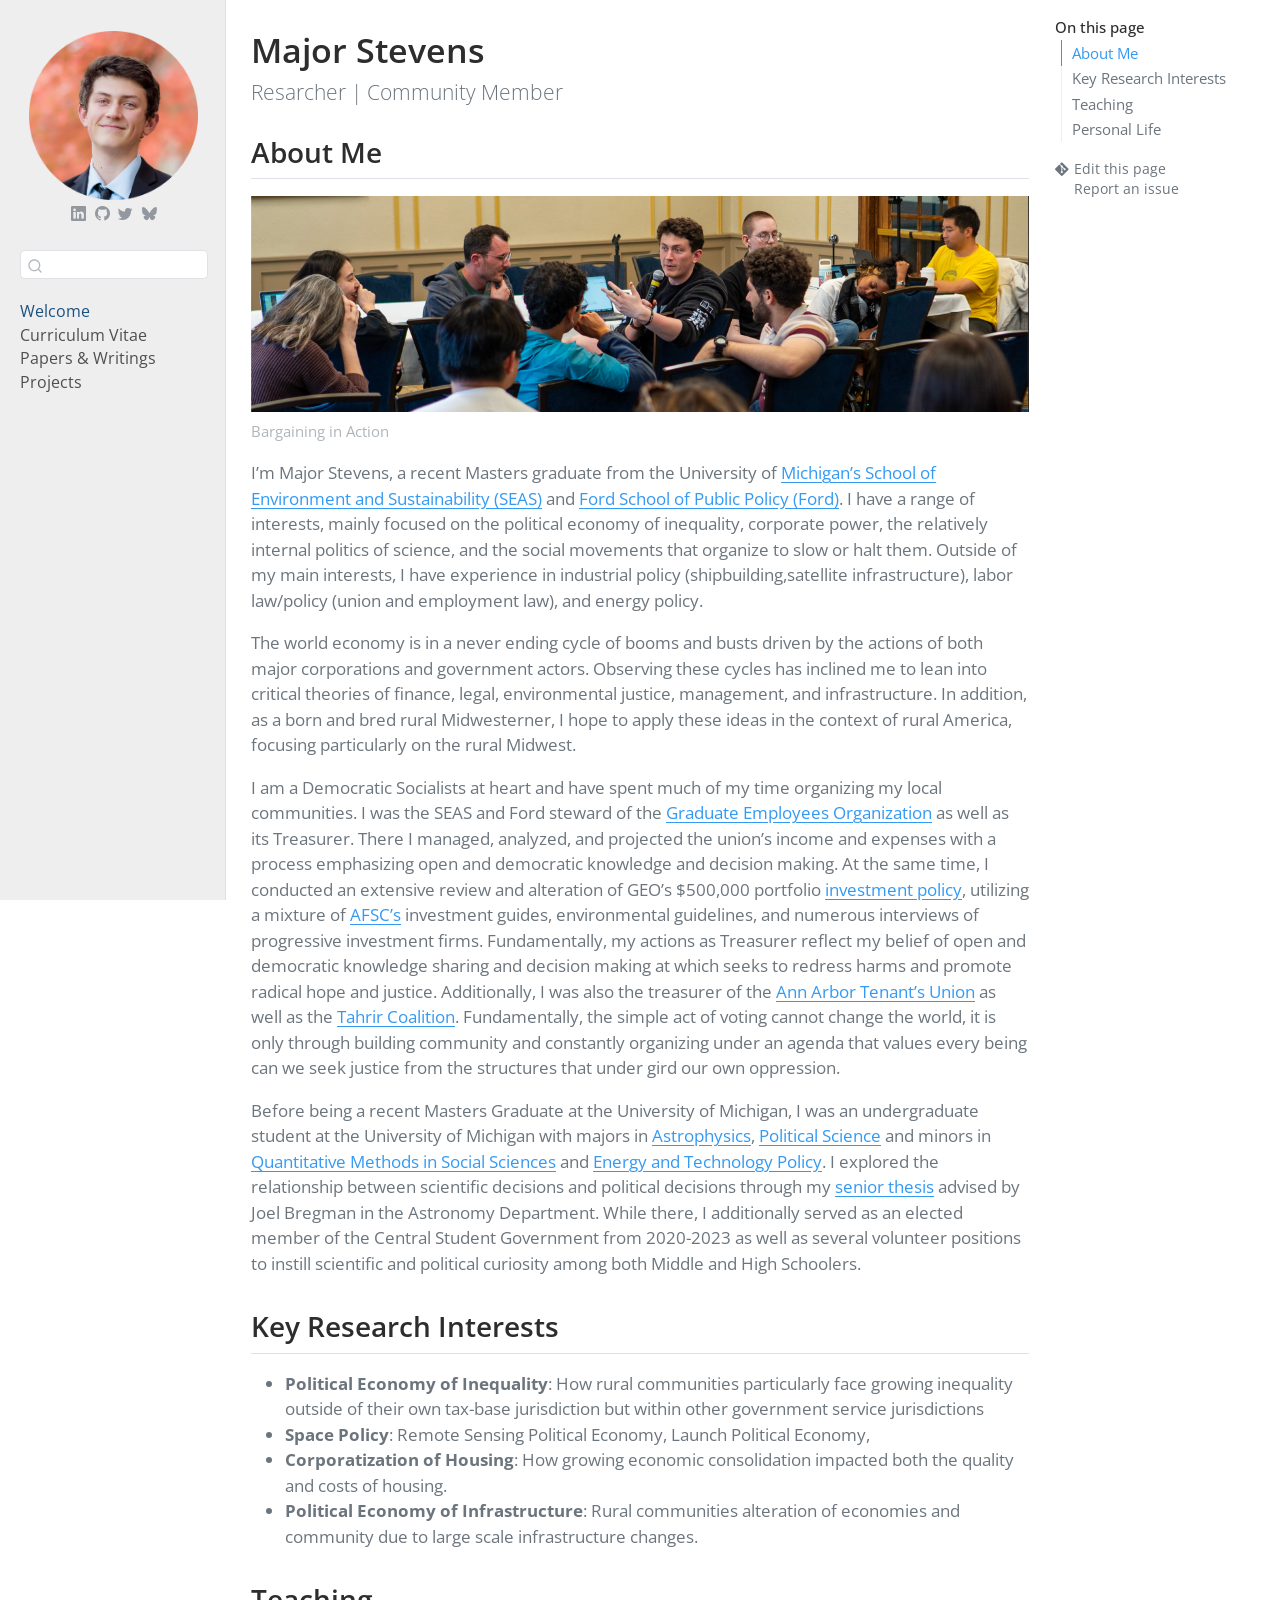
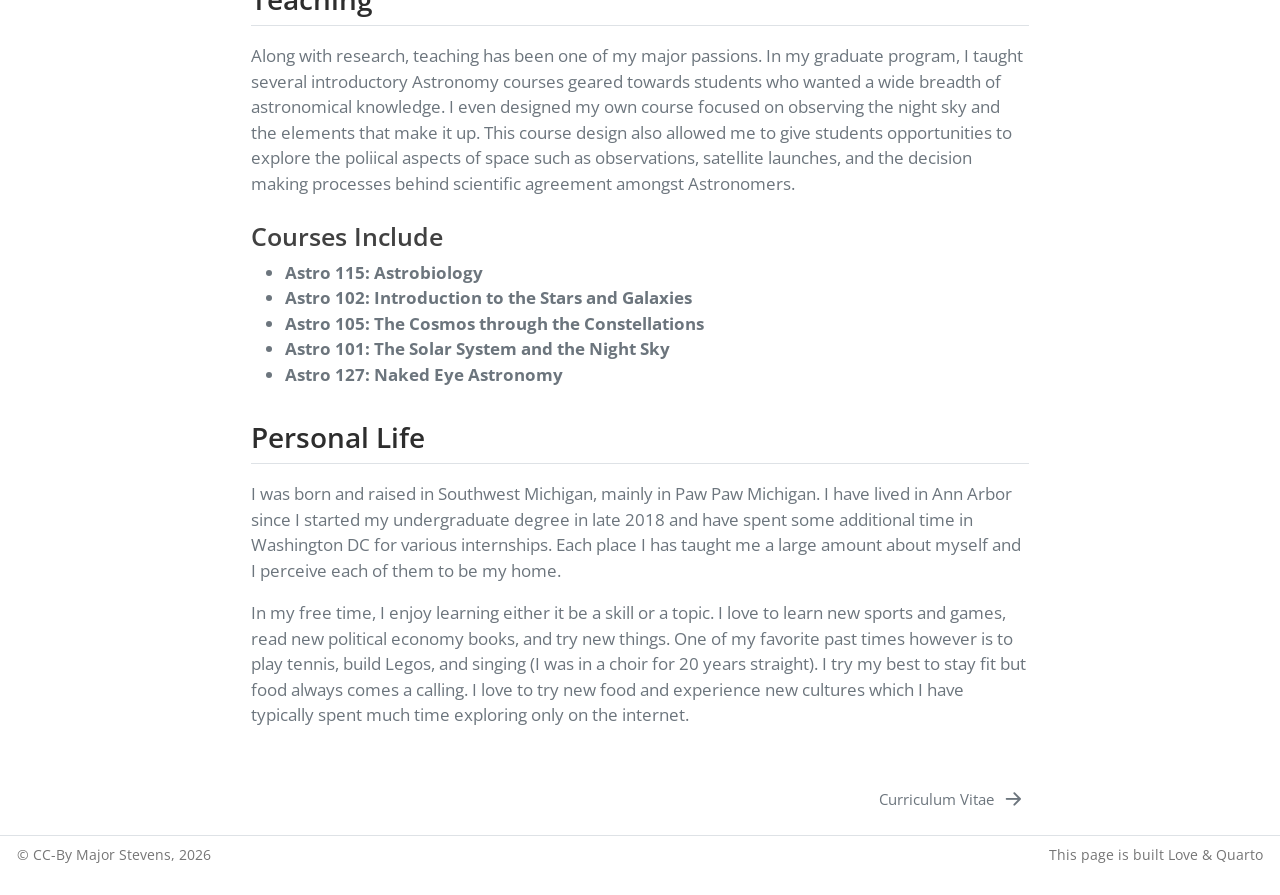
==== index.html @ 583f933e "Built site for gh-pages" ====
<!DOCTYPE html>
<html xmlns="http://www.w3.org/1999/xhtml" lang="en" xml:lang="en"><head>

<meta charset="utf-8">
<meta name="generator" content="quarto-1.9.36">

<meta name="viewport" content="width=device-width, initial-scale=1.0, user-scalable=yes">


<title>Major Stevens</title>
<style>
/* Default styles provided by pandoc.
** See https://pandoc.org/MANUAL.html#variables-for-html for config info.
*/
code{white-space: pre-wrap;}
span.smallcaps{font-variant: small-caps;}
div.columns{display: flex; gap: min(4vw, 1.5em);}
div.column{flex: auto; overflow-x: auto;}
div.hanging-indent{margin-left: 1.5em; text-indent: -1.5em;}
ul.task-list{list-style: none;}
ul.task-list li input[type="checkbox"] {
  width: 0.8em;
  margin: 0 0.8em 0.2em -1em; /* quarto-specific, see https://github.com/quarto-dev/quarto-cli/issues/4556 */ 
  vertical-align: middle;
}
</style>


<script src="site_libs/quarto-nav/quarto-nav.js"></script>
<script src="site_libs/clipboard/clipboard.min.js"></script>
<script src="site_libs/quarto-search/autocomplete.umd.js"></script>
<script src="site_libs/quarto-search/fuse.min.js"></script>
<script src="site_libs/quarto-search/quarto-search.js"></script>
<meta name="quarto:offset" content="./">
<link href="./explore.html" rel="next">
<script src="site_libs/quarto-html/quarto.js" type="module"></script>
<script src="site_libs/quarto-html/tabsets/tabsets.js" type="module"></script>
<script src="site_libs/quarto-html/popper.min.js"></script>
<script src="site_libs/quarto-html/tippy.umd.min.js"></script>
<script src="site_libs/quarto-html/anchor.min.js"></script>
<link href="site_libs/quarto-html/tippy.css" rel="stylesheet">
<link href="site_libs/quarto-html/quarto-syntax-highlighting-845c23b38eaddc0f92fda52bfe77a8c8.css" rel="stylesheet" id="quarto-text-highlighting-styles">
<script src="site_libs/bootstrap/bootstrap.min.js"></script>
<link href="site_libs/bootstrap/bootstrap-icons.css" rel="stylesheet">
<link href="site_libs/bootstrap/bootstrap-c4ad7ddb7c4909ca0170ff334e26accd.min.css" rel="stylesheet" append-hash="true" id="quarto-bootstrap" data-mode="light">
<script id="quarto-search-options" type="application/json">{
  "location": "sidebar",
  "copy-button": false,
  "collapse-after": 3,
  "panel-placement": "start",
  "type": "textbox",
  "limit": 50,
  "keyboard-shortcut": [
    "f",
    "/",
    "s"
  ],
  "show-item-context": false,
  "language": {
    "search-no-results-text": "No results",
    "search-matching-documents-text": "matching documents",
    "search-copy-link-title": "Copy link to search",
    "search-hide-matches-text": "Hide additional matches",
    "search-more-match-text": "more match in this document",
    "search-more-matches-text": "more matches in this document",
    "search-clear-button-title": "Clear",
    "search-text-placeholder": "",
    "search-detached-cancel-button-title": "Cancel",
    "search-submit-button-title": "Submit",
    "search-label": "Search"
  }
}</script>


</head>

<body class="nav-sidebar docked quarto-light">

<div id="quarto-search-results"></div>
  <header id="quarto-header" class="headroom fixed-top">
  <nav class="quarto-secondary-nav">
    <div class="container-fluid d-flex">
      <button type="button" class="quarto-btn-toggle btn" data-bs-toggle="collapse" role="button" data-bs-target=".quarto-sidebar-collapse-item" aria-controls="quarto-sidebar" aria-expanded="false" aria-label="Toggle sidebar navigation" onclick="if (window.quartoToggleHeadroom) { window.quartoToggleHeadroom(); }">
        <i class="bi bi-layout-text-sidebar-reverse"></i>
      </button>
        <nav class="quarto-page-breadcrumbs" aria-label="breadcrumb"><ol class="breadcrumb"><li class="breadcrumb-item"><a href="./index.html">Welcome</a></li></ol></nav>
        <a class="flex-grow-1" role="navigation" data-bs-toggle="collapse" data-bs-target=".quarto-sidebar-collapse-item" aria-controls="quarto-sidebar" aria-expanded="false" aria-label="Toggle sidebar navigation" onclick="if (window.quartoToggleHeadroom) { window.quartoToggleHeadroom(); }">      
        </a>
      <button type="button" class="btn quarto-search-button" aria-label="Search" onclick="window.quartoOpenSearch();">
        <i class="bi bi-search"></i>
      </button>
    </div>
  </nav>
</header>
<!-- content -->
<div id="quarto-content" class="quarto-container page-columns page-rows-contents page-layout-article">
<!-- sidebar -->
  <nav id="quarto-sidebar" class="sidebar collapse collapse-horizontal quarto-sidebar-collapse-item sidebar-navigation docked overflow-auto">
    <div class="pt-lg-2 mt-2 text-center sidebar-header">
      <a href="./index.html" class="sidebar-logo-link">
      <img src="./images/MUNUMHeadshots.11.19-87-modified.png" alt="" class="sidebar-logo light-content py-0 d-lg-inline d-none">
      <img src="./images/MUNUMHeadshots.11.19-87-modified.png" alt="" class="sidebar-logo dark-content py-0 d-lg-inline d-none">
      </a>
      <div class="sidebar-tools-main tools-wide">
    <a href="https://www.linkedin.com/in/major-stevens/" title="LinkedIn Page" class="quarto-navigation-tool px-1" aria-label="LinkedIn Page"><i class="bi bi-linkedin"></i></a>
    <a href="https://github.com/MajorWS1" title="Github Profile" class="quarto-navigation-tool px-1" aria-label="Github Profile"><i class="bi bi-github"></i></a>
    <a href="https://x.com/majorws1" title="My Twitter" class="quarto-navigation-tool px-1" aria-label="My Twitter"><i class="bi bi-twitter"></i></a>
    <a href="https://bsky.app/profile/majorws1.bsky.social" title="My Bluesky" class="quarto-navigation-tool px-1" aria-label="My Bluesky"><i class="bi bi-bluesky"></i></a>
</div>
      </div>
        <div class="mt-2 flex-shrink-0 align-items-center">
        <div class="sidebar-search">
        <div id="quarto-search" class="" title="Search"></div>
        </div>
        </div>
    <div class="sidebar-menu-container"> 
    <ul class="list-unstyled mt-1">
        <li class="sidebar-item">
  <div class="sidebar-item-container"> 
  <a href="./index.html" class="sidebar-item-text sidebar-link active">
 <span class="menu-text">Welcome</span></a>
  </div>
</li>
        <li class="sidebar-item">
  <div class="sidebar-item-container"> 
  <a href="./explore.html" class="sidebar-item-text sidebar-link">
 <span class="menu-text">Curriculum Vitae</span></a>
  </div>
</li>
        <li class="sidebar-item">
  <div class="sidebar-item-container"> 
  <a href="./learning-more.html" class="sidebar-item-text sidebar-link">
 <span class="menu-text">Papers &amp; Writings</span></a>
  </div>
</li>
        <li class="sidebar-item">
  <div class="sidebar-item-container"> 
  <a href="./quarto-workflows/index.html" class="sidebar-item-text sidebar-link">
 <span class="menu-text">Projects</span></a>
  </div>
</li>
    </ul>
    </div>
</nav>
<div id="quarto-sidebar-glass" class="quarto-sidebar-collapse-item" data-bs-toggle="collapse" data-bs-target=".quarto-sidebar-collapse-item"></div>
<!-- margin-sidebar -->
    <div id="quarto-margin-sidebar" class="sidebar margin-sidebar">
        <nav id="TOC" role="doc-toc" class="toc-active">
    <h2 id="toc-title">On this page</h2>
   
  <ul>
  <li><a href="#welcome" id="toc-welcome" class="nav-link active" data-scroll-target="#welcome">About Me</a></li>
  <li><a href="#key-research-interests" id="toc-key-research-interests" class="nav-link" data-scroll-target="#key-research-interests">Key Research Interests</a></li>
  <li><a href="#teaching" id="toc-teaching" class="nav-link" data-scroll-target="#teaching">Teaching</a>
  <ul class="collapse">
  <li><a href="#courses-include" id="toc-courses-include" class="nav-link" data-scroll-target="#courses-include">Courses Include</a></li>
  </ul></li>
  <li><a href="#personal-life" id="toc-personal-life" class="nav-link" data-scroll-target="#personal-life">Personal Life</a></li>
  </ul>
<div class="toc-actions"><ul><li><a href="https://majorws1.github.io/edit/main/index.qmd" class="toc-action"><i class="bi bi-git"></i>Edit this page</a></li><li><a href="https://majorws1.github.io/issues/new" class="toc-action"><i class="bi empty"></i>Report an issue</a></li></ul></div></nav>
    </div>
<!-- main -->
<main class="content" id="quarto-document-content">

<header id="title-block-header" class="quarto-title-block default">
<div class="quarto-title">
<h1 class="title">Major Stevens</h1>
<p class="subtitle lead">Resarcher | Community Member</p>
</div>



<div class="quarto-title-meta">

    
  
    
  </div>
  


</header>


<section id="welcome" class="level2">
<h2 class="anchored" data-anchor-id="welcome">About Me</h2>
<div class="quarto-figure quarto-figure-center">
<figure class="figure">
<p><img src="test.png" class="img-fluid figure-img"></p>
<figcaption>Bargaining in Action</figcaption>
</figure>
</div>
<p>I’m Major Stevens, a recent Masters graduate from the University of <a href="https://seas.umich.edu/">Michigan’s School of Environment and Sustainability (SEAS)</a> and <a href="https://fordschool.umich.edu/">Ford School of Public Policy (Ford)</a>. I have a range of interests, mainly focused on the political economy of inequality, corporate power, the relatively internal politics of science, and the social movements that organize to slow or halt them. Outside of my main interests, I have experience in industrial policy (shipbuilding,satellite infrastructure), labor law/policy (union and employment law), and energy policy.</p>
<p>The world economy is in a never ending cycle of booms and busts driven by the actions of both major corporations and government actors. Observing these cycles has inclined me to lean into critical theories of finance, legal, environmental justice, management, and infrastructure. In addition, as a born and bred rural Midwesterner, I hope to apply these ideas in the context of rural America, focusing particularly on the rural Midwest.</p>
<p>I am a Democratic Socialists at heart and have spent much of my time organizing my local communities. I was the SEAS and Ford steward of the <a href="https://www.geo3550.org/">Graduate Employees Organization</a> as well as its Treasurer. There I managed, analyzed, and projected the union’s income and expenses with a process emphasizing open and democratic knowledge and decision making. At the same time, I conducted an extensive review and alteration of GEO’s $500,000 portfolio <a href="https://drive.google.com/file/d/1lbEtg4OwtXmhNk5Z0sJJAzjDTW-KlPbK/view?usp=sharing">investment policy</a>, utilizing a mixture of <a href="https://afsc.org/">AFSC’s</a> investment guides, environmental guidelines, and numerous interviews of progressive investment firms. Fundamentally, my actions as Treasurer reflect my belief of open and democratic knowledge sharing and decision making at which seeks to redress harms and promote radical hope and justice. Additionally, I was also the treasurer of the <a href="https://annarbortenants.org/">Ann Arbor Tenant’s Union</a> as well as the <a href="https://www.tahrirxmich.org/">Tahrir Coalition</a>. Fundamentally, the simple act of voting cannot change the world, it is only through building community and constantly organizing under an agenda that values every being can we seek justice from the structures that under gird our own oppression.</p>
<p>Before being a recent Masters Graduate at the University of Michigan, I was an undergraduate student at the University of Michigan with majors in <a href="https://lsa.umich.edu/astro">Astrophysics</a>, <a href="https://lsa.umich.edu/polisci">Political Science</a> and minors in <a href="https://lsa.umich.edu/qmss">Quantitative Methods in Social Sciences</a> and <a href="https://lsa.umich.edu/lsa/academics/majors-minors/energy-science-and-policy-minor.html">Energy and Technology Policy</a>. I explored the relationship between scientific decisions and political decisions through my <a href="https://www.linkedin.com/in/major-stevens/overlay/Education/570254137/treasury/?profileId=ACoAACVtmcABu56tm-Yi0qZ9FFUaAjX8sjVa9mU">senior thesis</a> advised by Joel Bregman in the Astronomy Department. While there, I additionally served as an elected member of the Central Student Government from 2020-2023 as well as several volunteer positions to instill scientific and political curiosity among both Middle and High Schoolers.</p>
</section>
<section id="key-research-interests" class="level2">
<h2 class="anchored" data-anchor-id="key-research-interests">Key Research Interests</h2>
<ul>
<li><strong>Political Economy of Inequality</strong>: How rural communities particularly face growing inequality outside of their own tax-base jurisdiction but within other government service jurisdictions</li>
<li><strong>Space Policy</strong>: Remote Sensing Political Economy, Launch Political Economy,</li>
<li><strong>Corporatization of Housing</strong>: How growing economic consolidation impacted both the quality and costs of housing.</li>
<li><strong>Political Economy of Infrastructure</strong>: Rural communities alteration of economies and community due to large scale infrastructure changes.</li>
</ul>
</section>
<section id="teaching" class="level2">
<h2 class="anchored" data-anchor-id="teaching">Teaching</h2>
<p>Along with research, teaching has been one of my major passions. In my graduate program, I taught several introductory Astronomy courses geared towards students who wanted a wide breadth of astronomical knowledge. I even designed my own course focused on observing the night sky and the elements that make it up. This course design also allowed me to give students opportunities to explore the poliical aspects of space such as observations, satellite launches, and the decision making processes behind scientific agreement amongst Astronomers.</p>
<section id="courses-include" class="level3">
<h3 class="anchored" data-anchor-id="courses-include">Courses Include</h3>
<ul>
<li><strong>Astro 115: Astrobiology</strong></li>
<li><strong>Astro 102: Introduction to the Stars and Galaxies</strong></li>
<li><strong>Astro 105: The Cosmos through the Constellations</strong></li>
<li><strong>Astro 101: The Solar System and the Night Sky</strong></li>
<li><strong>Astro 127: Naked Eye Astronomy</strong></li>
</ul>
</section>
</section>
<section id="personal-life" class="level2">
<h2 class="anchored" data-anchor-id="personal-life">Personal Life</h2>
<p>I was born and raised in Southwest Michigan, mainly in Paw Paw Michigan. I have lived in Ann Arbor since I started my undergraduate degree in late 2018 and have spent some additional time in Washington DC for various internships. Each place I has taught me a large amount about myself and I perceive each of them to be my home.</p>
<p>In my free time, I enjoy learning either it be a skill or a topic. I love to learn new sports and games, read new political economy books, and try new things. One of my favorite past times however is to play tennis, build Legos, and singing (I was in a choir for 20 years straight). I try my best to stay fit but food always comes a calling. I love to try new food and experience new cultures which I have typically spent much time exploring only on the internet.</p>


</section>

</main> <!-- /main -->
<script id="quarto-html-after-body" type="application/javascript">
  window.document.addEventListener("DOMContentLoaded", function (event) {
    const icon = "";
    const anchorJS = new window.AnchorJS();
    anchorJS.options = {
      placement: 'right',
      icon: icon
    };
    anchorJS.add('.anchored');
    const isCodeAnnotation = (el) => {
      for (const clz of el.classList) {
        if (clz.startsWith('code-annotation-')) {                     
          return true;
        }
      }
      return false;
    }
    const onCopySuccess = function(e) {
      // button target
      const button = e.trigger;
      // don't keep focus
      button.blur();
      // flash "checked"
      button.classList.add('code-copy-button-checked');
      var currentTitle = button.getAttribute("title");
      button.setAttribute("title", "Copied!");
      let tooltip;
      if (window.bootstrap) {
        button.setAttribute("data-bs-toggle", "tooltip");
        button.setAttribute("data-bs-placement", "left");
        button.setAttribute("data-bs-title", "Copied!");
        tooltip = new bootstrap.Tooltip(button, 
          { trigger: "manual", 
            customClass: "code-copy-button-tooltip",
            offset: [0, -8]});
        tooltip.show();    
      }
      setTimeout(function() {
        if (tooltip) {
          tooltip.hide();
          button.removeAttribute("data-bs-title");
          button.removeAttribute("data-bs-toggle");
          button.removeAttribute("data-bs-placement");
        }
        button.setAttribute("title", currentTitle);
        button.classList.remove('code-copy-button-checked');
      }, 1000);
      // clear code selection
      e.clearSelection();
    }
    const getTextToCopy = function(trigger) {
      const outerScaffold = trigger.parentElement.cloneNode(true);
      const codeEl = outerScaffold.querySelector('code');
      for (const childEl of codeEl.children) {
        if (isCodeAnnotation(childEl)) {
          childEl.remove();
        }
      }
      return codeEl.innerText;
    }
    const clipboard = new window.ClipboardJS('.code-copy-button:not([data-in-quarto-modal])', {
      text: getTextToCopy
    });
    clipboard.on('success', onCopySuccess);
    if (window.document.getElementById('quarto-embedded-source-code-modal')) {
      const clipboardModal = new window.ClipboardJS('.code-copy-button[data-in-quarto-modal]', {
        text: getTextToCopy,
        container: window.document.getElementById('quarto-embedded-source-code-modal')
      });
      clipboardModal.on('success', onCopySuccess);
    }
      var localhostRegex = new RegExp(/^(?:http|https):\/\/localhost\:?[0-9]*\//);
      var mailtoRegex = new RegExp(/^mailto:/);
        var filterRegex = new RegExp("https:\/\/majorws1\.github\.io\/");
      var isInternal = (href) => {
          return filterRegex.test(href) || localhostRegex.test(href) || mailtoRegex.test(href);
      }
      // Inspect non-navigation links and adorn them if external
     var links = window.document.querySelectorAll('a[href]:not(.nav-link):not(.navbar-brand):not(.toc-action):not(.sidebar-link):not(.sidebar-item-toggle):not(.pagination-link):not(.no-external):not([aria-hidden]):not(.dropdown-item):not(.quarto-navigation-tool):not(.about-link)');
      for (var i=0; i<links.length; i++) {
        const link = links[i];
        if (!isInternal(link.href)) {
          // undo the damage that might have been done by quarto-nav.js in the case of
          // links that we want to consider external
          if (link.dataset.originalHref !== undefined) {
            link.href = link.dataset.originalHref;
          }
        }
      }
    function tippyHover(el, contentFn, onTriggerFn, onUntriggerFn) {
      const config = {
        allowHTML: true,
        maxWidth: 500,
        delay: 100,
        arrow: false,
        appendTo: function(el) {
            return el.parentElement;
        },
        interactive: true,
        interactiveBorder: 10,
        theme: 'quarto',
        placement: 'bottom-start',
      };
      if (contentFn) {
        config.content = contentFn;
      }
      if (onTriggerFn) {
        config.onTrigger = onTriggerFn;
      }
      if (onUntriggerFn) {
        config.onUntrigger = onUntriggerFn;
      }
      window.tippy(el, config); 
    }
    const noterefs = window.document.querySelectorAll('a[role="doc-noteref"]');
    for (var i=0; i<noterefs.length; i++) {
      const ref = noterefs[i];
      tippyHover(ref, function() {
        // use id or data attribute instead here
        let href = ref.getAttribute('data-footnote-href') || ref.getAttribute('href');
        try { href = new URL(href).hash; } catch {}
        const id = href.replace(/^#\/?/, "");
        const note = window.document.getElementById(id);
        if (note) {
          return note.innerHTML;
        } else {
          return "";
        }
      });
    }
    const xrefs = window.document.querySelectorAll('a.quarto-xref');
    const processXRef = (id, note) => {
      // Strip column container classes
      const stripColumnClz = (el) => {
        el.classList.remove("page-full", "page-columns");
        if (el.children) {
          for (const child of el.children) {
            stripColumnClz(child);
          }
        }
      }
      stripColumnClz(note)
      if (id === null || id.startsWith('sec-')) {
        // Special case sections, only their first couple elements
        const container = document.createElement("div");
        if (note.children && note.children.length > 2) {
          container.appendChild(note.children[0].cloneNode(true));
          for (let i = 1; i < note.children.length; i++) {
            const child = note.children[i];
            if (child.tagName === "P" && child.innerText === "") {
              continue;
            } else {
              container.appendChild(child.cloneNode(true));
              break;
            }
          }
          if (window.Quarto?.typesetMath) {
            window.Quarto.typesetMath(container);
          }
          return container.innerHTML
        } else {
          if (window.Quarto?.typesetMath) {
            window.Quarto.typesetMath(note);
          }
          return note.innerHTML;
        }
      } else {
        // Remove any anchor links if they are present
        const anchorLink = note.querySelector('a.anchorjs-link');
        if (anchorLink) {
          anchorLink.remove();
        }
        if (window.Quarto?.typesetMath) {
          window.Quarto.typesetMath(note);
        }
        if (note.classList.contains("callout")) {
          return note.outerHTML;
        } else {
          return note.innerHTML;
        }
      }
    }
    for (var i=0; i<xrefs.length; i++) {
      const xref = xrefs[i];
      tippyHover(xref, undefined, function(instance) {
        instance.disable();
        let url = xref.getAttribute('href');
        let hash = undefined; 
        if (url.startsWith('#')) {
          hash = url;
        } else {
          try { hash = new URL(url).hash; } catch {}
        }
        if (hash) {
          const id = hash.replace(/^#\/?/, "");
          const note = window.document.getElementById(id);
          if (note !== null) {
            try {
              const html = processXRef(id, note.cloneNode(true));
              instance.setContent(html);
            } finally {
              instance.enable();
              instance.show();
            }
          } else {
            // See if we can fetch this
            fetch(url.split('#')[0])
            .then(res => res.text())
            .then(html => {
              const parser = new DOMParser();
              const htmlDoc = parser.parseFromString(html, "text/html");
              const note = htmlDoc.getElementById(id);
              if (note !== null) {
                const html = processXRef(id, note);
                instance.setContent(html);
              } 
            }).finally(() => {
              instance.enable();
              instance.show();
            });
          }
        } else {
          // See if we can fetch a full url (with no hash to target)
          // This is a special case and we should probably do some content thinning / targeting
          fetch(url)
          .then(res => res.text())
          .then(html => {
            const parser = new DOMParser();
            const htmlDoc = parser.parseFromString(html, "text/html");
            const note = htmlDoc.querySelector('main.content');
            if (note !== null) {
              // This should only happen for chapter cross references
              // (since there is no id in the URL)
              // remove the first header
              if (note.children.length > 0 && note.children[0].tagName === "HEADER") {
                note.children[0].remove();
              }
              const html = processXRef(null, note);
              instance.setContent(html);
            } 
          }).finally(() => {
            instance.enable();
            instance.show();
          });
        }
      }, function(instance) {
      });
    }
        let selectedAnnoteEl;
        const selectorForAnnotation = ( cell, annotation) => {
          let cellAttr = 'data-code-cell="' + cell + '"';
          let lineAttr = 'data-code-annotation="' +  annotation + '"';
          const selector = 'span[' + cellAttr + '][' + lineAttr + ']';
          return selector;
        }
        const selectCodeLines = (annoteEl) => {
          const doc = window.document;
          const targetCell = annoteEl.getAttribute("data-target-cell");
          const targetAnnotation = annoteEl.getAttribute("data-target-annotation");
          const annoteSpan = window.document.querySelector(selectorForAnnotation(targetCell, targetAnnotation));
          const lines = annoteSpan.getAttribute("data-code-lines").split(",");
          const lineIds = lines.map((line) => {
            return targetCell + "-" + line;
          })
          let top = null;
          let height = null;
          let parent = null;
          if (lineIds.length > 0) {
              //compute the position of the single el (top and bottom and make a div)
              const el = window.document.getElementById(lineIds[0]);
              top = el.offsetTop;
              height = el.offsetHeight;
              parent = el.parentElement.parentElement;
            if (lineIds.length > 1) {
              const lastEl = window.document.getElementById(lineIds[lineIds.length - 1]);
              const bottom = lastEl.offsetTop + lastEl.offsetHeight;
              height = bottom - top;
            }
            if (top !== null && height !== null && parent !== null) {
              // cook up a div (if necessary) and position it 
              let div = window.document.getElementById("code-annotation-line-highlight");
              if (div === null) {
                div = window.document.createElement("div");
                div.setAttribute("id", "code-annotation-line-highlight");
                div.style.position = 'absolute';
                parent.appendChild(div);
              }
              div.style.top = top - 2 + "px";
              div.style.height = height + 4 + "px";
              div.style.left = 0;
              let gutterDiv = window.document.getElementById("code-annotation-line-highlight-gutter");
              if (gutterDiv === null) {
                gutterDiv = window.document.createElement("div");
                gutterDiv.setAttribute("id", "code-annotation-line-highlight-gutter");
                gutterDiv.style.position = 'absolute';
                const codeCell = window.document.getElementById(targetCell);
                const gutter = codeCell.querySelector('.code-annotation-gutter');
                gutter.appendChild(gutterDiv);
              }
              gutterDiv.style.top = top - 2 + "px";
              gutterDiv.style.height = height + 4 + "px";
            }
            selectedAnnoteEl = annoteEl;
          }
        };
        const unselectCodeLines = () => {
          const elementsIds = ["code-annotation-line-highlight", "code-annotation-line-highlight-gutter"];
          elementsIds.forEach((elId) => {
            const div = window.document.getElementById(elId);
            if (div) {
              div.remove();
            }
          });
          selectedAnnoteEl = undefined;
        };
          // Handle positioning of the toggle
      window.addEventListener(
        "resize",
        throttle(() => {
          elRect = undefined;
          if (selectedAnnoteEl) {
            selectCodeLines(selectedAnnoteEl);
          }
        }, 10)
      );
      function throttle(fn, ms) {
      let throttle = false;
      let timer;
        return (...args) => {
          if(!throttle) { // first call gets through
              fn.apply(this, args);
              throttle = true;
          } else { // all the others get throttled
              if(timer) clearTimeout(timer); // cancel #2
              timer = setTimeout(() => {
                fn.apply(this, args);
                timer = throttle = false;
              }, ms);
          }
        };
      }
        // Attach click handler to the DT
        const annoteDls = window.document.querySelectorAll('dt[data-target-cell]');
        for (const annoteDlNode of annoteDls) {
          annoteDlNode.addEventListener('click', (event) => {
            const clickedEl = event.target;
            if (clickedEl !== selectedAnnoteEl) {
              unselectCodeLines();
              const activeEl = window.document.querySelector('dt[data-target-cell].code-annotation-active');
              if (activeEl) {
                activeEl.classList.remove('code-annotation-active');
              }
              selectCodeLines(clickedEl);
              clickedEl.classList.add('code-annotation-active');
            } else {
              // Unselect the line
              unselectCodeLines();
              clickedEl.classList.remove('code-annotation-active');
            }
          });
        }
    const findCites = (el) => {
      const parentEl = el.parentElement;
      if (parentEl) {
        const cites = parentEl.dataset.cites;
        if (cites) {
          return {
            el,
            cites: cites.split(' ')
          };
        } else {
          return findCites(el.parentElement)
        }
      } else {
        return undefined;
      }
    };
    var bibliorefs = window.document.querySelectorAll('a[role="doc-biblioref"]');
    for (var i=0; i<bibliorefs.length; i++) {
      const ref = bibliorefs[i];
      const citeInfo = findCites(ref);
      if (citeInfo) {
        tippyHover(citeInfo.el, function() {
          var popup = window.document.createElement('div');
          citeInfo.cites.forEach(function(cite) {
            var citeDiv = window.document.createElement('div');
            citeDiv.classList.add('hanging-indent');
            citeDiv.classList.add('csl-entry');
            var biblioDiv = window.document.getElementById('ref-' + cite);
            if (biblioDiv) {
              citeDiv.innerHTML = biblioDiv.innerHTML;
            }
            popup.appendChild(citeDiv);
          });
          return popup.innerHTML;
        });
      }
    }
  });
  </script>
<nav class="page-navigation">
  <div class="nav-page nav-page-previous">
  </div>
  <div class="nav-page nav-page-next">
      <a href="./explore.html" class="pagination-link" aria-label="Curriculum Vitae">
        <span class="nav-page-text">Curriculum Vitae</span> <i class="bi bi-arrow-right-short"></i>
      </a>
  </div>
</nav>
</div> <!-- /content -->
<footer class="footer">
  <div class="nav-footer">
    <div class="nav-footer-left">
<p>© CC-By Major Stevens, 2026</p>
</div>   
    <div class="nav-footer-center">
      &nbsp;
    <div class="toc-actions d-sm-block d-md-none"><ul><li><a href="https://majorws1.github.io/edit/main/index.qmd" class="toc-action"><i class="bi bi-git"></i>Edit this page</a></li><li><a href="https://majorws1.github.io/issues/new" class="toc-action"><i class="bi empty"></i>Report an issue</a></li></ul></div></div>
    <div class="nav-footer-right">
<p>This page is built Love &amp; Quarto</p>
</div>
  </div>
</footer>




</body></html>
---- site_libs/quarto-html/tippy.css ----
.tippy-box[data-animation=fade][data-state=hidden]{opacity:0}[data-tippy-root]{max-width:calc(100vw - 10px)}.tippy-box{position:relative;background-color:#333;color:#fff;border-radius:4px;font-size:14px;line-height:1.4;white-space:normal;outline:0;transition-property:transform,visibility,opacity}.tippy-box[data-placement^=top]>.tippy-arrow{bottom:0}.tippy-box[data-placement^=top]>.tippy-arrow:before{bottom:-7px;left:0;border-width:8px 8px 0;border-top-color:initial;transform-origin:center top}.tippy-box[data-placement^=bottom]>.tippy-arrow{top:0}.tippy-box[data-placement^=bottom]>.tippy-arrow:before{top:-7px;left:0;border-width:0 8px 8px;border-bottom-color:initial;transform-origin:center bottom}.tippy-box[data-placement^=left]>.tippy-arrow{right:0}.tippy-box[data-placement^=left]>.tippy-arrow:before{border-width:8px 0 8px 8px;border-left-color:initial;right:-7px;transform-origin:center left}.tippy-box[data-placement^=right]>.tippy-arrow{left:0}.tippy-box[data-placement^=right]>.tippy-arrow:before{left:-7px;border-width:8px 8px 8px 0;border-right-color:initial;transform-origin:center right}.tippy-box[data-inertia][data-state=visible]{transition-timing-function:cubic-bezier(.54,1.5,.38,1.11)}.tippy-arrow{width:16px;height:16px;color:#333}.tippy-arrow:before{content:"";position:absolute;border-color:transparent;border-style:solid}.tippy-content{position:relative;padding:5px 9px;z-index:1}
---- site_libs/quarto-html/quarto-syntax-highlighting-845c23b38eaddc0f92fda52bfe77a8c8.css ----
/* quarto syntax highlight colors */
:root {
  --quarto-hl-ot-color: #003B4F;
  --quarto-hl-at-color: #657422;
  --quarto-hl-ss-color: #20794D;
  --quarto-hl-an-color: #5E5E5E;
  --quarto-hl-fu-color: #4758AB;
  --quarto-hl-st-color: #20794D;
  --quarto-hl-cf-color: #003B4F;
  --quarto-hl-op-color: #5E5E5E;
  --quarto-hl-er-color: #AD0000;
  --quarto-hl-bn-color: #AD0000;
  --quarto-hl-al-color: #AD0000;
  --quarto-hl-va-color: #111111;
  --quarto-hl-bu-color: inherit;
  --quarto-hl-ex-color: inherit;
  --quarto-hl-pp-color: #AD0000;
  --quarto-hl-in-color: #5E5E5E;
  --quarto-hl-vs-color: #20794D;
  --quarto-hl-wa-color: #5E5E5E;
  --quarto-hl-do-color: #5E5E5E;
  --quarto-hl-im-color: #00769E;
  --quarto-hl-ch-color: #20794D;
  --quarto-hl-dt-color: #AD0000;
  --quarto-hl-fl-color: #AD0000;
  --quarto-hl-co-color: #5E5E5E;
  --quarto-hl-cv-color: #5E5E5E;
  --quarto-hl-cn-color: #8f5902;
  --quarto-hl-sc-color: #5E5E5E;
  --quarto-hl-dv-color: #AD0000;
  --quarto-hl-kw-color: #003B4F;
}

/* other quarto variables */
:root {
  --quarto-font-monospace: SFMono-Regular, Menlo, Monaco, Consolas, "Liberation Mono", "Courier New", monospace;
}

/* syntax highlight based on Pandoc's rules */
pre > code.sourceCode > span {
  color: #003B4F;
}

code.sourceCode > span {
  color: #003B4F;
}

div.sourceCode,
div.sourceCode pre.sourceCode {
  color: #003B4F;
}

/* Normal */
code span {
  color: #003B4F;
}

/* Alert */
code span.al {
  color: #AD0000;
  font-style: inherit;
}

/* Annotation */
code span.an {
  color: #5E5E5E;
  font-style: inherit;
}

/* Attribute */
code span.at {
  color: #657422;
  font-style: inherit;
}

/* BaseN */
code span.bn {
  color: #AD0000;
  font-style: inherit;
}

/* BuiltIn */
code span.bu {
  font-style: inherit;
}

/* ControlFlow */
code span.cf {
  color: #003B4F;
  font-weight: bold;
  font-style: inherit;
}

/* Char */
code span.ch {
  color: #20794D;
  font-style: inherit;
}

/* Constant */
code span.cn {
  color: #8f5902;
  font-style: inherit;
}

/* Comment */
code span.co {
  color: #5E5E5E;
  font-style: inherit;
}

/* CommentVar */
code span.cv {
  color: #5E5E5E;
  font-style: italic;
}

/* Documentation */
code span.do {
  color: #5E5E5E;
  font-style: italic;
}

/* DataType */
code span.dt {
  color: #AD0000;
  font-style: inherit;
}

/* DecVal */
code span.dv {
  color: #AD0000;
  font-style: inherit;
}

/* Error */
code span.er {
  color: #AD0000;
  font-style: inherit;
}

/* Extension */
code span.ex {
  font-style: inherit;
}

/* Float */
code span.fl {
  color: #AD0000;
  font-style: inherit;
}

/* Function */
code span.fu {
  color: #4758AB;
  font-style: inherit;
}

/* Import */
code span.im {
  color: #00769E;
  font-style: inherit;
}

/* Information */
code span.in {
  color: #5E5E5E;
  font-style: inherit;
}

/* Keyword */
code span.kw {
  color: #003B4F;
  font-weight: bold;
  font-style: inherit;
}

/* Operator */
code span.op {
  color: #5E5E5E;
  font-style: inherit;
}

/* Other */
code span.ot {
  color: #003B4F;
  font-style: inherit;
}

/* Preprocessor */
code span.pp {
  color: #AD0000;
  font-style: inherit;
}

/* SpecialChar */
code span.sc {
  color: #5E5E5E;
  font-style: inherit;
}

/* SpecialString */
code span.ss {
  color: #20794D;
  font-style: inherit;
}

/* String */
code span.st {
  color: #20794D;
  font-style: inherit;
}

/* Variable */
code span.va {
  color: #111111;
  font-style: inherit;
}

/* VerbatimString */
code span.vs {
  color: #20794D;
  font-style: inherit;
}

/* Warning */
code span.wa {
  color: #5E5E5E;
  font-style: italic;
}

.prevent-inlining {
  content: "</";
}

/*# sourceMappingURL=ac89f0bb514bba72461919f78549e31c.css.map */
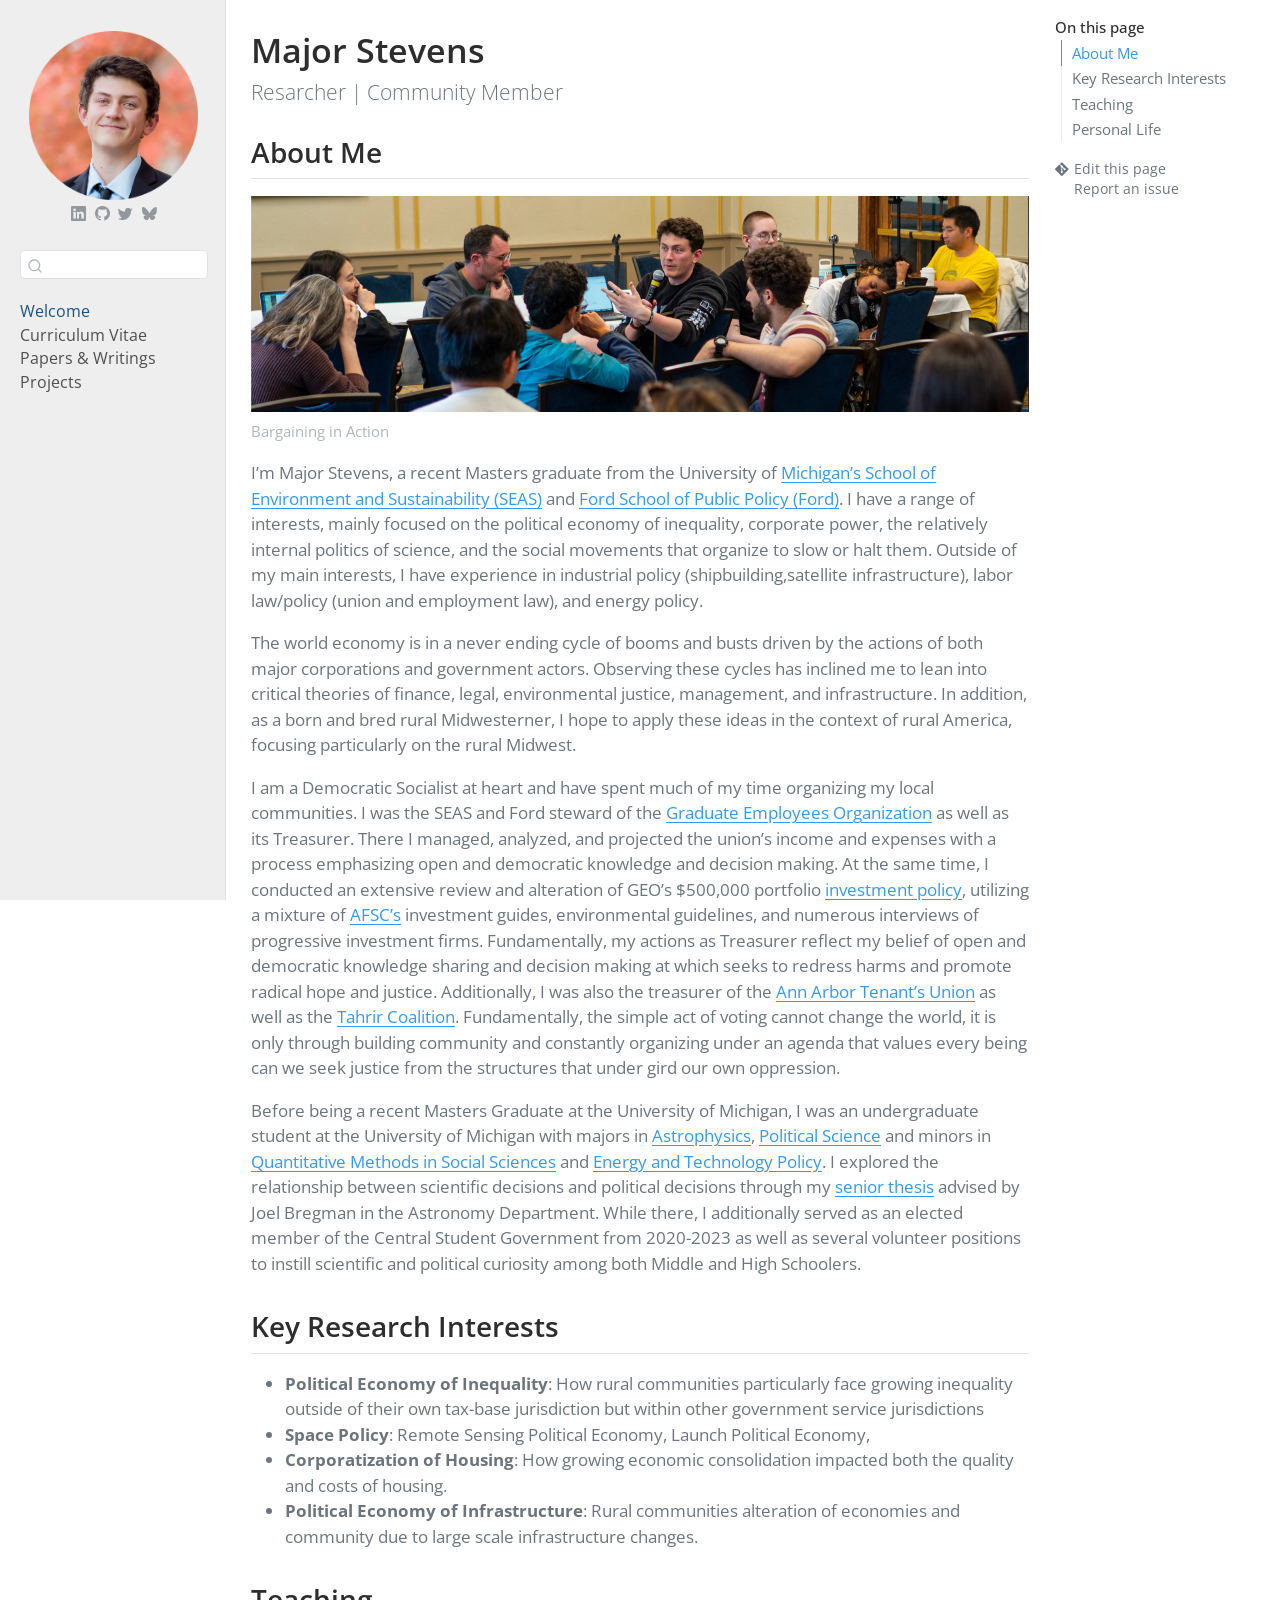
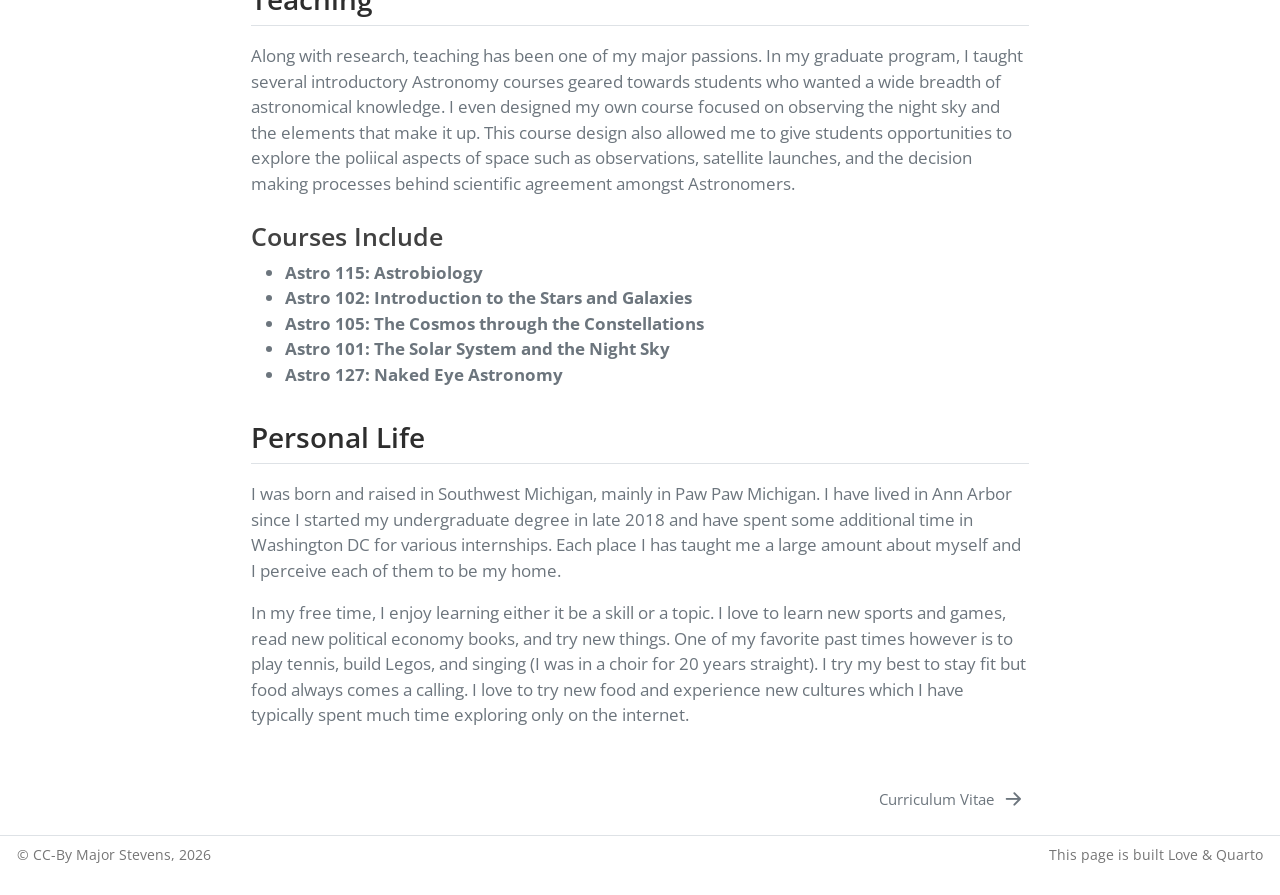
==== commit 5916216e: "Update index.html" ====
--- a/index.html
+++ b/index.html
@@ -192,7 +192,7 @@
 </div>
 <p>I’m Major Stevens, a recent Masters graduate from the University of <a href="https://seas.umich.edu/">Michigan’s School of Environment and Sustainability (SEAS)</a> and <a href="https://fordschool.umich.edu/">Ford School of Public Policy (Ford)</a>. I have a range of interests, mainly focused on the political economy of inequality, corporate power, the relatively internal politics of science, and the social movements that organize to slow or halt them. Outside of my main interests, I have experience in industrial policy (shipbuilding,satellite infrastructure), labor law/policy (union and employment law), and energy policy.</p>
 <p>The world economy is in a never ending cycle of booms and busts driven by the actions of both major corporations and government actors. Observing these cycles has inclined me to lean into critical theories of finance, legal, environmental justice, management, and infrastructure. In addition, as a born and bred rural Midwesterner, I hope to apply these ideas in the context of rural America, focusing particularly on the rural Midwest.</p>
-<p>I am a Democratic Socialists at heart and have spent much of my time organizing my local communities. I was the SEAS and Ford steward of the <a href="https://www.geo3550.org/">Graduate Employees Organization</a> as well as its Treasurer. There I managed, analyzed, and projected the union’s income and expenses with a process emphasizing open and democratic knowledge and decision making. At the same time, I conducted an extensive review and alteration of GEO’s $500,000 portfolio <a href="https://drive.google.com/file/d/1lbEtg4OwtXmhNk5Z0sJJAzjDTW-KlPbK/view?usp=sharing">investment policy</a>, utilizing a mixture of <a href="https://afsc.org/">AFSC’s</a> investment guides, environmental guidelines, and numerous interviews of progressive investment firms. Fundamentally, my actions as Treasurer reflect my belief of open and democratic knowledge sharing and decision making at which seeks to redress harms and promote radical hope and justice. Additionally, I was also the treasurer of the <a href="https://annarbortenants.org/">Ann Arbor Tenant’s Union</a> as well as the <a href="https://www.tahrirxmich.org/">Tahrir Coalition</a>. Fundamentally, the simple act of voting cannot change the world, it is only through building community and constantly organizing under an agenda that values every being can we seek justice from the structures that under gird our own oppression.</p>
+<p>I am a Democratic Socialist at heart and have spent much of my time organizing my local communities. I was the SEAS and Ford steward of the <a href="https://www.geo3550.org/">Graduate Employees Organization</a> as well as its Treasurer. There I managed, analyzed, and projected the union’s income and expenses with a process emphasizing open and democratic knowledge and decision making. At the same time, I conducted an extensive review and alteration of GEO’s $500,000 portfolio <a href="https://drive.google.com/file/d/1lbEtg4OwtXmhNk5Z0sJJAzjDTW-KlPbK/view?usp=sharing">investment policy</a>, utilizing a mixture of <a href="https://afsc.org/">AFSC’s</a> investment guides, environmental guidelines, and numerous interviews of progressive investment firms. Fundamentally, my actions as Treasurer reflect my belief of open and democratic knowledge sharing and decision making at which seeks to redress harms and promote radical hope and justice. Additionally, I was also the treasurer of the <a href="https://annarbortenants.org/">Ann Arbor Tenant’s Union</a> as well as the <a href="https://www.tahrirxmich.org/">Tahrir Coalition</a>. Fundamentally, the simple act of voting cannot change the world, it is only through building community and constantly organizing under an agenda that values every being can we seek justice from the structures that under gird our own oppression.</p>
 <p>Before being a recent Masters Graduate at the University of Michigan, I was an undergraduate student at the University of Michigan with majors in <a href="https://lsa.umich.edu/astro">Astrophysics</a>, <a href="https://lsa.umich.edu/polisci">Political Science</a> and minors in <a href="https://lsa.umich.edu/qmss">Quantitative Methods in Social Sciences</a> and <a href="https://lsa.umich.edu/lsa/academics/majors-minors/energy-science-and-policy-minor.html">Energy and Technology Policy</a>. I explored the relationship between scientific decisions and political decisions through my <a href="https://www.linkedin.com/in/major-stevens/overlay/Education/570254137/treasury/?profileId=ACoAACVtmcABu56tm-Yi0qZ9FFUaAjX8sjVa9mU">senior thesis</a> advised by Joel Bregman in the Astronomy Department. While there, I additionally served as an elected member of the Central Student Government from 2020-2023 as well as several volunteer positions to instill scientific and political curiosity among both Middle and High Schoolers.</p>
 </section>
 <section id="key-research-interests" class="level2">
@@ -654,4 +654,4 @@
 
 
 
-</body></html>+</body></html>
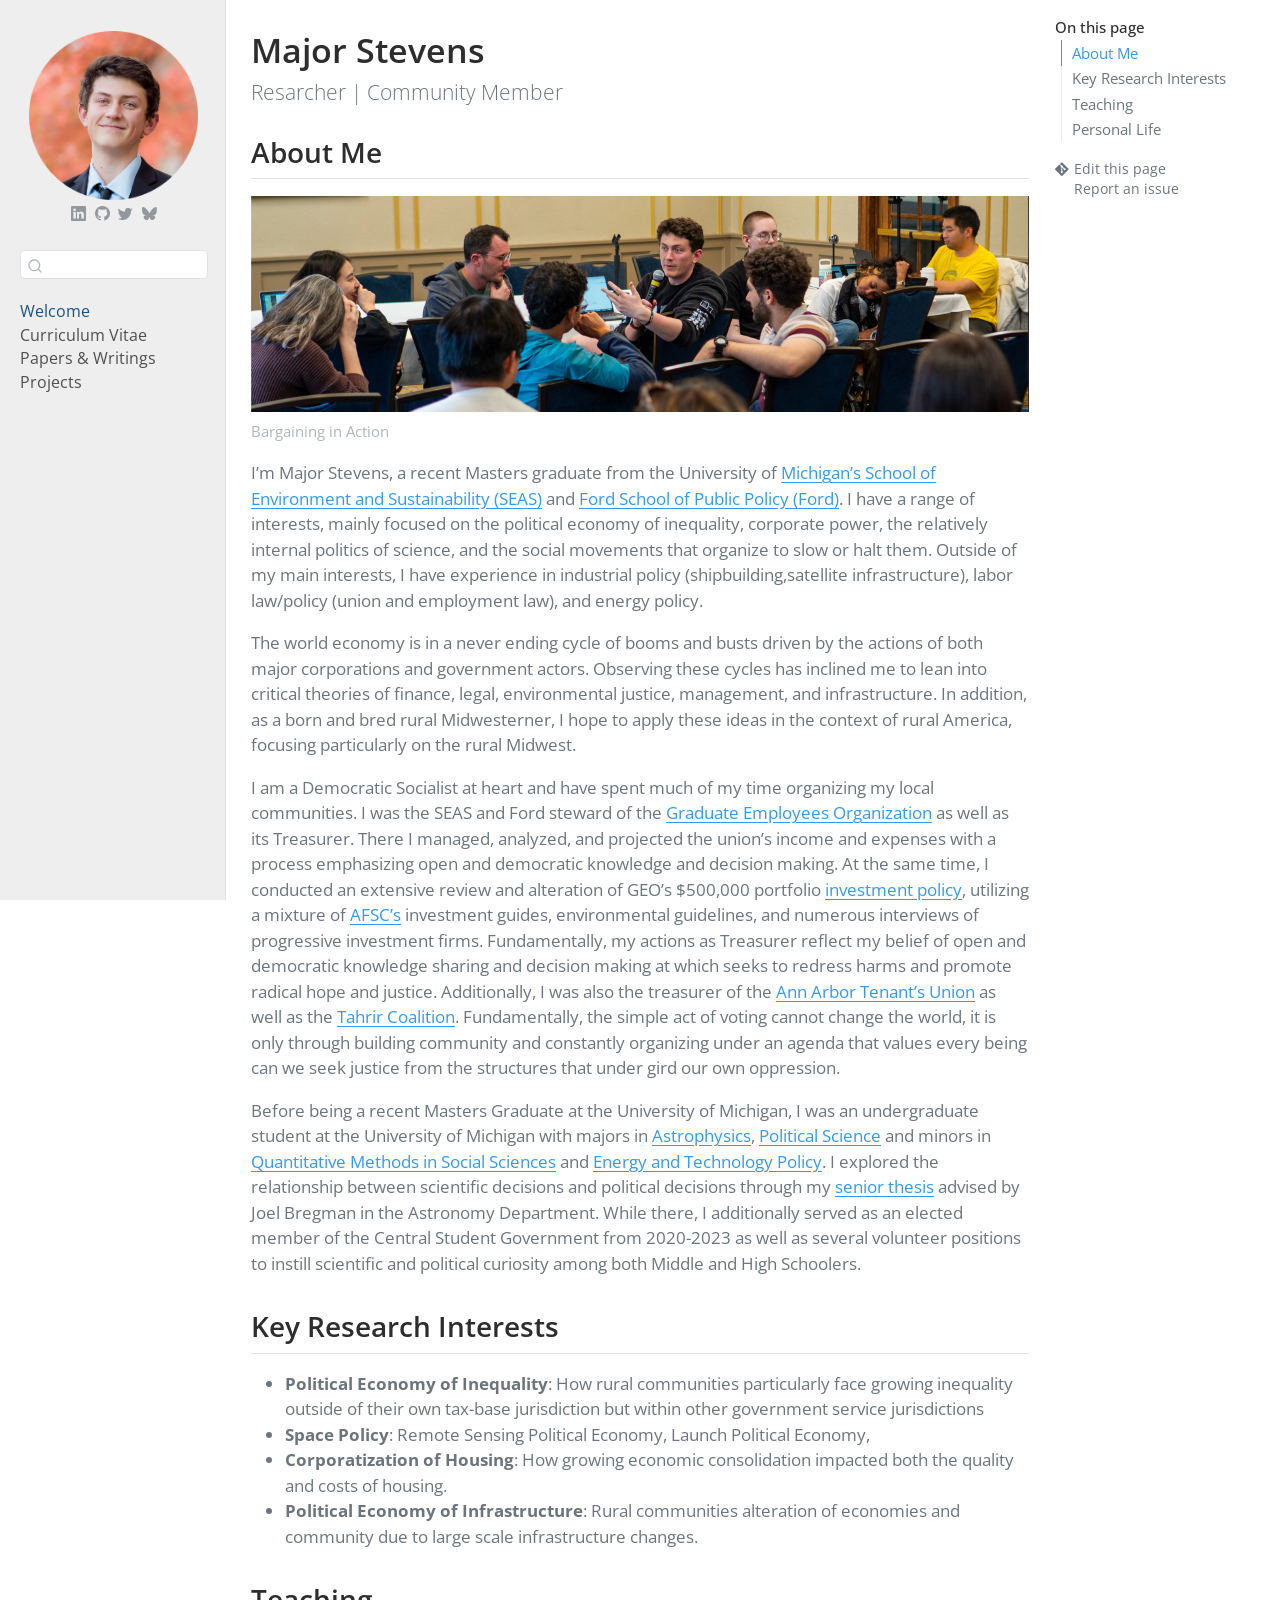
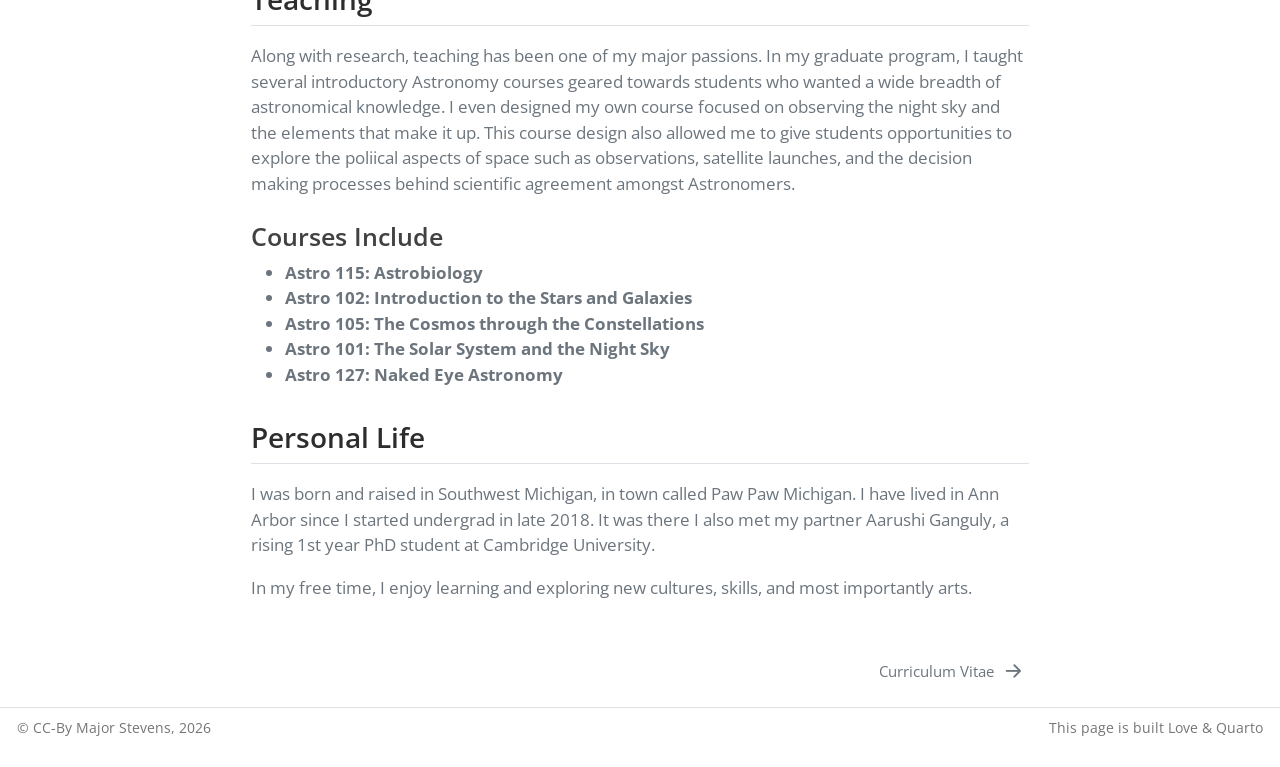
==== commit 08835374: "Update index.html" ====
--- a/index.html
+++ b/index.html
@@ -220,8 +220,8 @@
 </section>
 <section id="personal-life" class="level2">
 <h2 class="anchored" data-anchor-id="personal-life">Personal Life</h2>
-<p>I was born and raised in Southwest Michigan, mainly in Paw Paw Michigan. I have lived in Ann Arbor since I started my undergraduate degree in late 2018 and have spent some additional time in Washington DC for various internships. Each place I has taught me a large amount about myself and I perceive each of them to be my home.</p>
-<p>In my free time, I enjoy learning either it be a skill or a topic. I love to learn new sports and games, read new political economy books, and try new things. One of my favorite past times however is to play tennis, build Legos, and singing (I was in a choir for 20 years straight). I try my best to stay fit but food always comes a calling. I love to try new food and experience new cultures which I have typically spent much time exploring only on the internet.</p>
+<p>I was born and raised in Southwest Michigan, in town called Paw Paw Michigan. I have lived in Ann Arbor since I started undergrad in late 2018. It was there I also met my partner Aarushi Ganguly, a rising 1st year PhD student at Cambridge University.</p>
+<p>In my free time, I enjoy learning and exploring new cultures, skills, and most importantly arts.</p>
 
 
 </section>
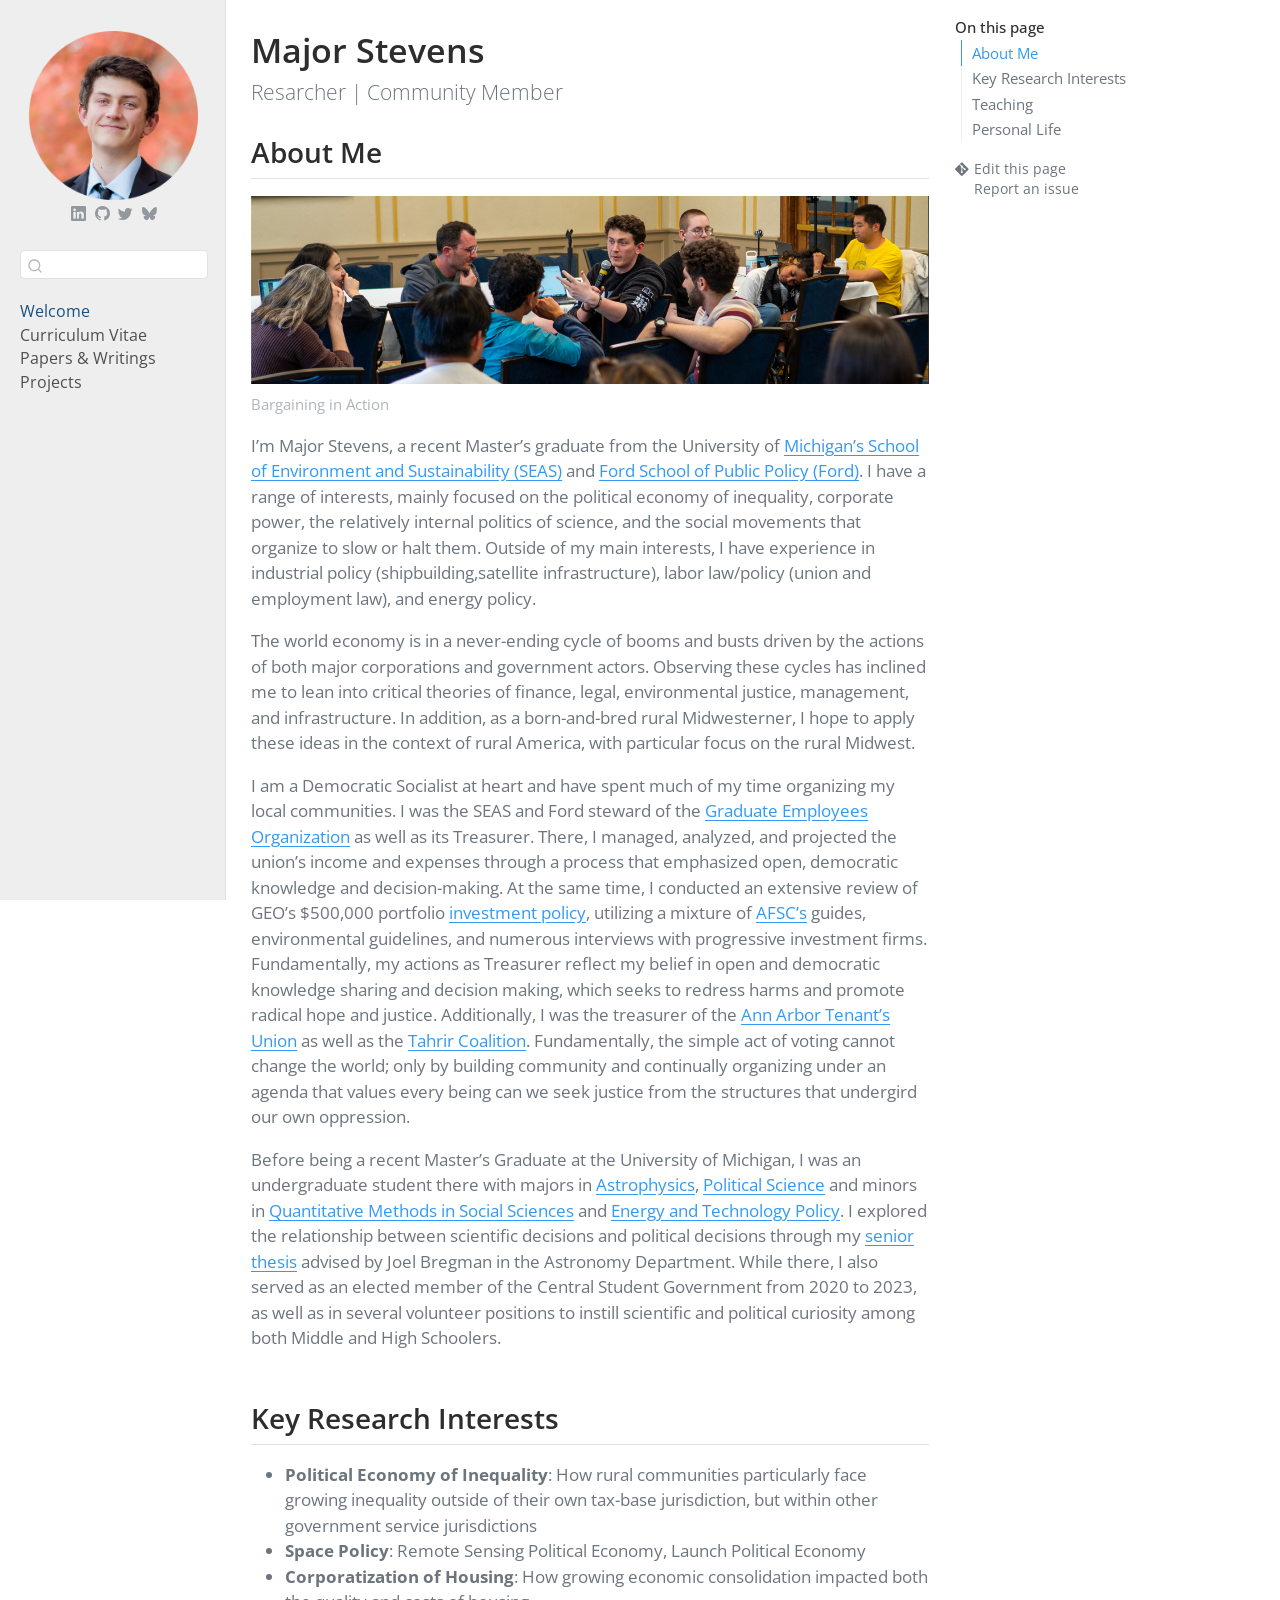
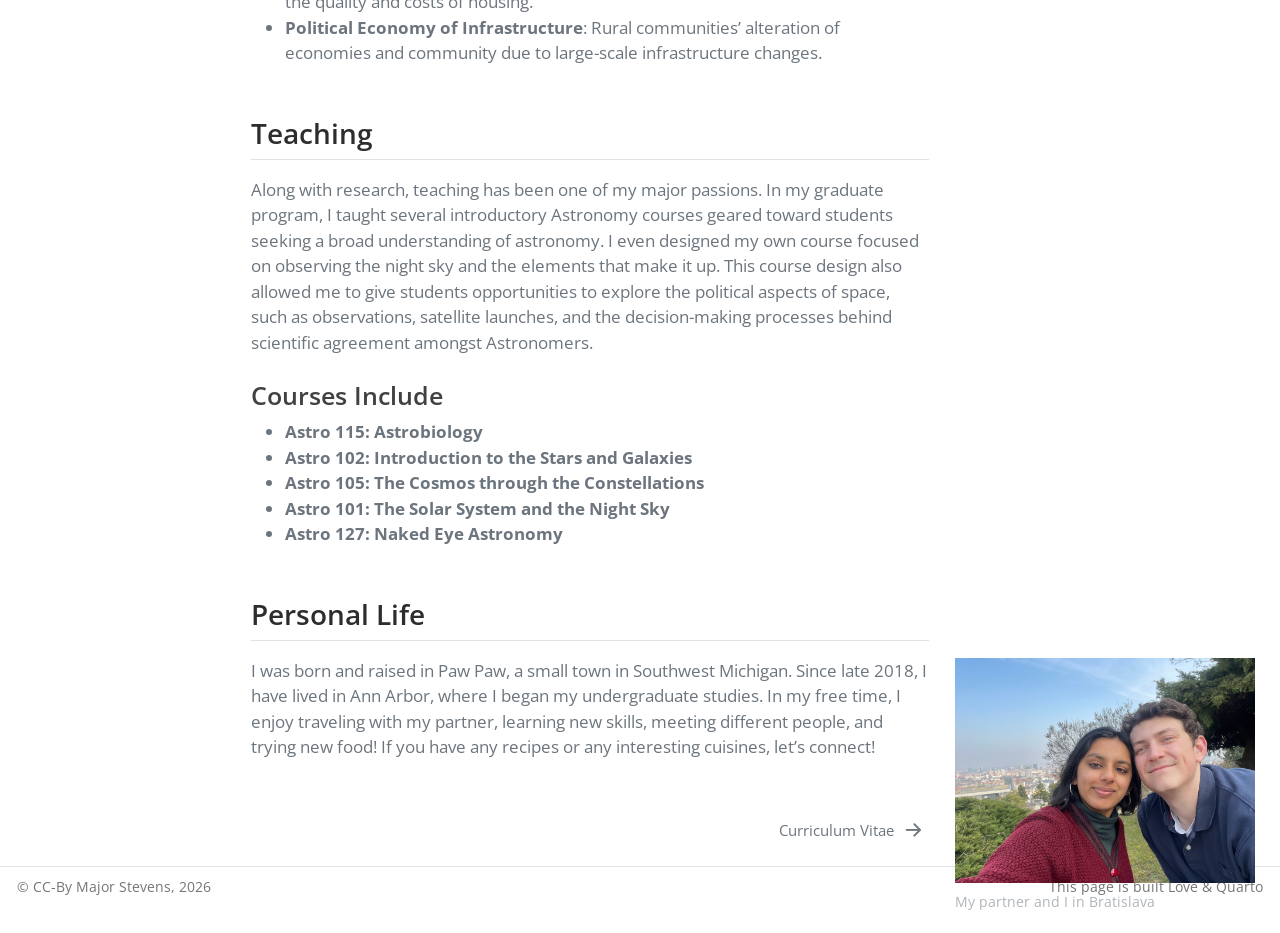
==== commit 2fe5f2bd: "Built site for gh-pages" ====
--- a/index.html
+++ b/index.html
@@ -74,7 +74,7 @@
 
 </head>
 
-<body class="nav-sidebar docked quarto-light">
+<body class="nav-sidebar docked slimcontent quarto-light">
 
 <div id="quarto-search-results"></div>
   <header id="quarto-header" class="headroom fixed-top">
@@ -160,7 +160,7 @@
 <div class="toc-actions"><ul><li><a href="https://majorws1.github.io/edit/main/index.qmd" class="toc-action"><i class="bi bi-git"></i>Edit this page</a></li><li><a href="https://majorws1.github.io/issues/new" class="toc-action"><i class="bi empty"></i>Report an issue</a></li></ul></div></nav>
     </div>
 <!-- main -->
-<main class="content" id="quarto-document-content">
+<main class="content page-columns page-full" id="quarto-document-content">
 
 <header id="title-block-header" class="quarto-title-block default">
 <div class="quarto-title">
@@ -190,23 +190,23 @@
 <figcaption>Bargaining in Action</figcaption>
 </figure>
 </div>
-<p>I’m Major Stevens, a recent Masters graduate from the University of <a href="https://seas.umich.edu/">Michigan’s School of Environment and Sustainability (SEAS)</a> and <a href="https://fordschool.umich.edu/">Ford School of Public Policy (Ford)</a>. I have a range of interests, mainly focused on the political economy of inequality, corporate power, the relatively internal politics of science, and the social movements that organize to slow or halt them. Outside of my main interests, I have experience in industrial policy (shipbuilding,satellite infrastructure), labor law/policy (union and employment law), and energy policy.</p>
-<p>The world economy is in a never ending cycle of booms and busts driven by the actions of both major corporations and government actors. Observing these cycles has inclined me to lean into critical theories of finance, legal, environmental justice, management, and infrastructure. In addition, as a born and bred rural Midwesterner, I hope to apply these ideas in the context of rural America, focusing particularly on the rural Midwest.</p>
-<p>I am a Democratic Socialist at heart and have spent much of my time organizing my local communities. I was the SEAS and Ford steward of the <a href="https://www.geo3550.org/">Graduate Employees Organization</a> as well as its Treasurer. There I managed, analyzed, and projected the union’s income and expenses with a process emphasizing open and democratic knowledge and decision making. At the same time, I conducted an extensive review and alteration of GEO’s $500,000 portfolio <a href="https://drive.google.com/file/d/1lbEtg4OwtXmhNk5Z0sJJAzjDTW-KlPbK/view?usp=sharing">investment policy</a>, utilizing a mixture of <a href="https://afsc.org/">AFSC’s</a> investment guides, environmental guidelines, and numerous interviews of progressive investment firms. Fundamentally, my actions as Treasurer reflect my belief of open and democratic knowledge sharing and decision making at which seeks to redress harms and promote radical hope and justice. Additionally, I was also the treasurer of the <a href="https://annarbortenants.org/">Ann Arbor Tenant’s Union</a> as well as the <a href="https://www.tahrirxmich.org/">Tahrir Coalition</a>. Fundamentally, the simple act of voting cannot change the world, it is only through building community and constantly organizing under an agenda that values every being can we seek justice from the structures that under gird our own oppression.</p>
-<p>Before being a recent Masters Graduate at the University of Michigan, I was an undergraduate student at the University of Michigan with majors in <a href="https://lsa.umich.edu/astro">Astrophysics</a>, <a href="https://lsa.umich.edu/polisci">Political Science</a> and minors in <a href="https://lsa.umich.edu/qmss">Quantitative Methods in Social Sciences</a> and <a href="https://lsa.umich.edu/lsa/academics/majors-minors/energy-science-and-policy-minor.html">Energy and Technology Policy</a>. I explored the relationship between scientific decisions and political decisions through my <a href="https://www.linkedin.com/in/major-stevens/overlay/Education/570254137/treasury/?profileId=ACoAACVtmcABu56tm-Yi0qZ9FFUaAjX8sjVa9mU">senior thesis</a> advised by Joel Bregman in the Astronomy Department. While there, I additionally served as an elected member of the Central Student Government from 2020-2023 as well as several volunteer positions to instill scientific and political curiosity among both Middle and High Schoolers.</p>
+<p>I’m Major Stevens, a recent Master’s graduate from the University of <a href="https://seas.umich.edu/">Michigan’s School of Environment and Sustainability (SEAS)</a> and <a href="https://fordschool.umich.edu/">Ford School of Public Policy (Ford)</a>. I have a range of interests, mainly focused on the political economy of inequality, corporate power, the relatively internal politics of science, and the social movements that organize to slow or halt them. Outside of my main interests, I have experience in industrial policy (shipbuilding,satellite infrastructure), labor law/policy (union and employment law), and energy policy.</p>
+<p>The world economy is in a never-ending cycle of booms and busts driven by the actions of both major corporations and government actors. Observing these cycles has inclined me to lean into critical theories of finance, legal, environmental justice, management, and infrastructure. In addition, as a born-and-bred rural Midwesterner, I hope to apply these ideas in the context of rural America, with particular focus on the rural Midwest.</p>
+<p>I am a Democratic Socialist at heart and have spent much of my time organizing my local communities. I was the SEAS and Ford steward of the <a href="https://www.geo3550.org/">Graduate Employees Organization</a> as well as its Treasurer. There, I managed, analyzed, and projected the union’s income and expenses through a process that emphasized open, democratic knowledge and decision-making. At the same time, I conducted an extensive review of GEO’s $500,000 portfolio <a href="https://drive.google.com/file/d/1lbEtg4OwtXmhNk5Z0sJJAzjDTW-KlPbK/view?usp=sharing">investment policy</a>, utilizing a mixture of <a href="https://afsc.org/">AFSC’s</a> guides, environmental guidelines, and numerous interviews with progressive investment firms. Fundamentally, my actions as Treasurer reflect my belief in open and democratic knowledge sharing and decision making, which seeks to redress harms and promote radical hope and justice. Additionally, I was the treasurer of the <a href="https://annarbortenants.org/">Ann Arbor Tenant’s Union</a> as well as the <a href="https://www.tahrirxmich.org/">Tahrir Coalition</a>. Fundamentally, the simple act of voting cannot change the world; only by building community and continually organizing under an agenda that values every being can we seek justice from the structures that undergird our own oppression.</p>
+<p>Before being a recent Master’s Graduate at the University of Michigan, I was an undergraduate student there with majors in <a href="https://lsa.umich.edu/astro">Astrophysics</a>, <a href="https://lsa.umich.edu/polisci">Political Science</a> and minors in <a href="https://lsa.umich.edu/qmss">Quantitative Methods in Social Sciences</a> and <a href="https://lsa.umich.edu/lsa/academics/majors-minors/energy-science-and-policy-minor.html">Energy and Technology Policy</a>. I explored the relationship between scientific decisions and political decisions through my <a href="https://www.linkedin.com/in/major-stevens/overlay/Education/570254137/treasury/?profileId=ACoAACVtmcABu56tm-Yi0qZ9FFUaAjX8sjVa9mU">senior thesis</a> advised by Joel Bregman in the Astronomy Department. While there, I also served as an elected member of the Central Student Government from 2020 to 2023, as well as in several volunteer positions to instill scientific and political curiosity among both Middle and High Schoolers.</p>
 </section>
 <section id="key-research-interests" class="level2">
 <h2 class="anchored" data-anchor-id="key-research-interests">Key Research Interests</h2>
 <ul>
-<li><strong>Political Economy of Inequality</strong>: How rural communities particularly face growing inequality outside of their own tax-base jurisdiction but within other government service jurisdictions</li>
-<li><strong>Space Policy</strong>: Remote Sensing Political Economy, Launch Political Economy,</li>
+<li><strong>Political Economy of Inequality</strong>: How rural communities particularly face growing inequality outside of their own tax-base jurisdiction, but within other government service jurisdictions</li>
+<li><strong>Space Policy</strong>: Remote Sensing Political Economy, Launch Political Economy</li>
 <li><strong>Corporatization of Housing</strong>: How growing economic consolidation impacted both the quality and costs of housing.</li>
-<li><strong>Political Economy of Infrastructure</strong>: Rural communities alteration of economies and community due to large scale infrastructure changes.</li>
+<li><strong>Political Economy of Infrastructure</strong>: Rural communities’ alteration of economies and community due to large-scale infrastructure changes.</li>
 </ul>
 </section>
 <section id="teaching" class="level2">
 <h2 class="anchored" data-anchor-id="teaching">Teaching</h2>
-<p>Along with research, teaching has been one of my major passions. In my graduate program, I taught several introductory Astronomy courses geared towards students who wanted a wide breadth of astronomical knowledge. I even designed my own course focused on observing the night sky and the elements that make it up. This course design also allowed me to give students opportunities to explore the poliical aspects of space such as observations, satellite launches, and the decision making processes behind scientific agreement amongst Astronomers.</p>
+<p>Along with research, teaching has been one of my major passions. In my graduate program, I taught several introductory Astronomy courses geared toward students seeking a broad understanding of astronomy. I even designed my own course focused on observing the night sky and the elements that make it up. This course design also allowed me to give students opportunities to explore the political aspects of space, such as observations, satellite launches, and the decision-making processes behind scientific agreement amongst Astronomers.</p>
 <section id="courses-include" class="level3">
 <h3 class="anchored" data-anchor-id="courses-include">Courses Include</h3>
 <ul>
@@ -218,13 +218,20 @@
 </ul>
 </section>
 </section>
-<section id="personal-life" class="level2">
+<section id="personal-life" class="level2 page-columns page-full">
 <h2 class="anchored" data-anchor-id="personal-life">Personal Life</h2>
-<p>I was born and raised in Southwest Michigan, in town called Paw Paw Michigan. I have lived in Ann Arbor since I started undergrad in late 2018. It was there I also met my partner Aarushi Ganguly, a rising 1st year PhD student at Cambridge University.</p>
-<p>In my free time, I enjoy learning and exploring new cultures, skills, and most importantly arts.</p>
-
-
-</section>
+<p>I was born and raised in Paw Paw, a small town in Southwest Michigan. Since late 2018, I have lived in Ann Arbor, where I began my undergraduate studies. In my free time, I enjoy traveling with my partner, learning new skills, meeting different people, and trying new food! If you have any recipes or any interesting cuisines, let’s connect!</p>
+
+
+
+<div class="no-row-height column-margin column-container"><div class="">
+<div class="quarto-figure quarto-figure-center">
+<figure class="figure">
+<p><img src="IMG_4638.png" class="img-fluid figure-img"></p>
+<figcaption>My partner and I in Bratislava</figcaption>
+</figure>
+</div>
+</div></div></section>
 
 </main> <!-- /main -->
 <script id="quarto-html-after-body" type="application/javascript">
@@ -654,4 +661,4 @@
 
 
 
-</body></html>
+</body></html>
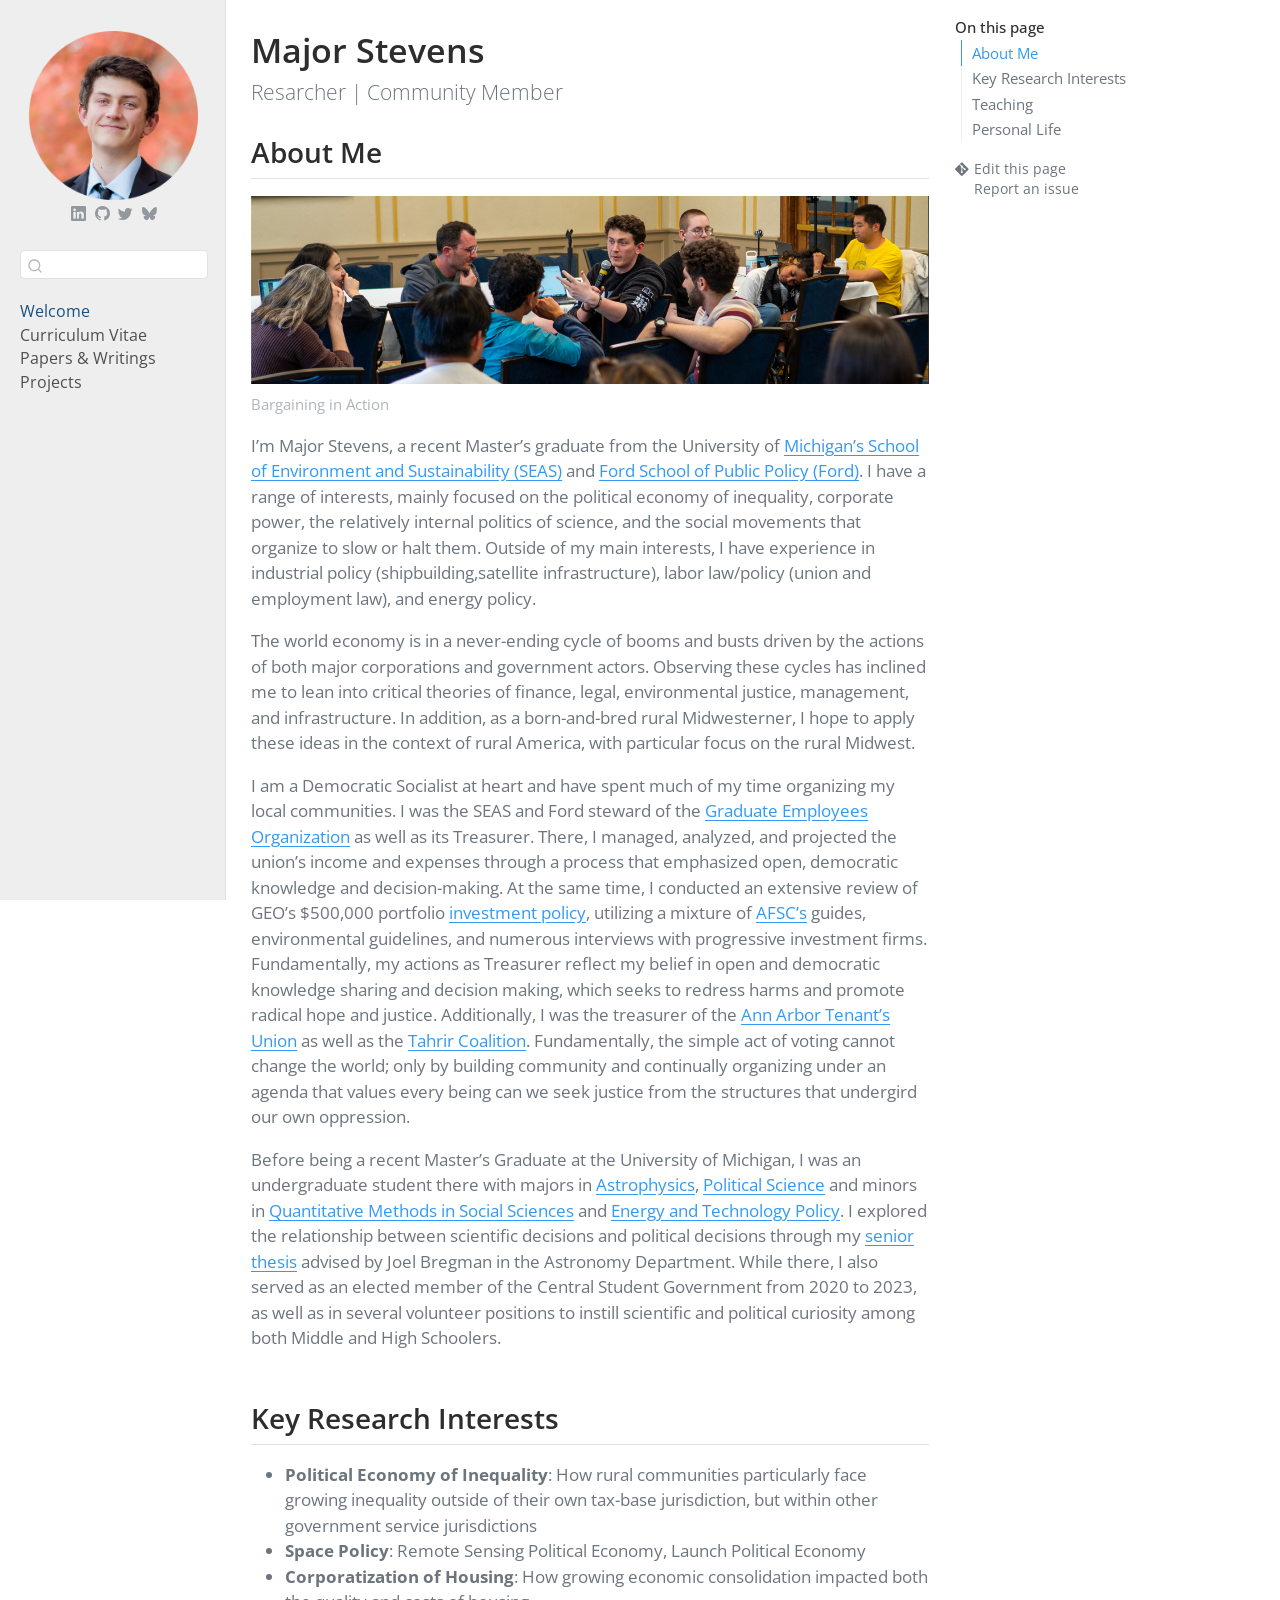
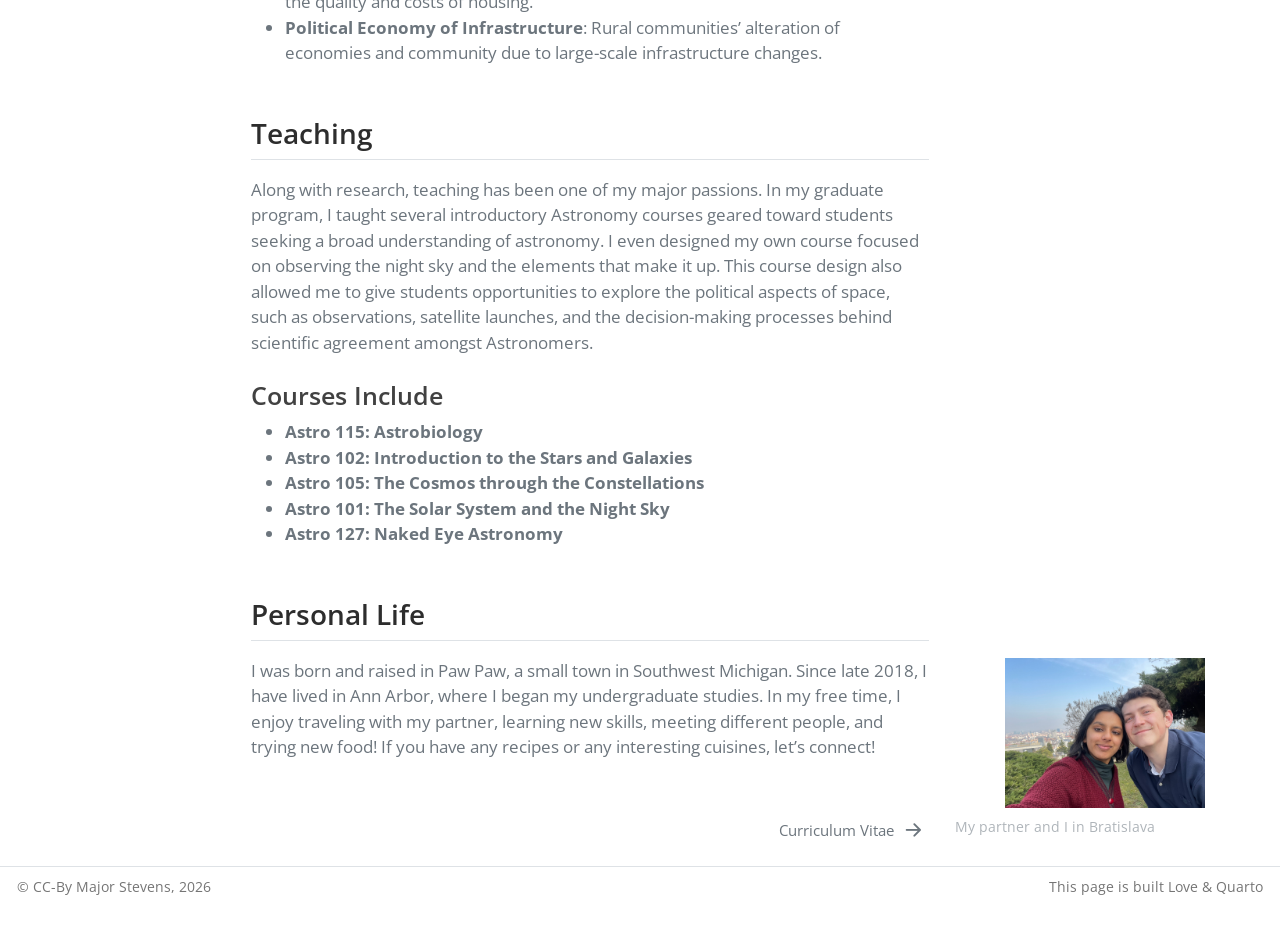
==== commit 1776794c: "Built site for gh-pages" ====
--- a/index.html
+++ b/index.html
@@ -227,7 +227,7 @@
 <div class="no-row-height column-margin column-container"><div class="">
 <div class="quarto-figure quarto-figure-center">
 <figure class="figure">
-<p><img src="IMG_4638.png" class="img-fluid figure-img"></p>
+<p><img src="IMG_4638.png" class="img-fluid figure-img" width="200"></p>
 <figcaption>My partner and I in Bratislava</figcaption>
 </figure>
 </div>
